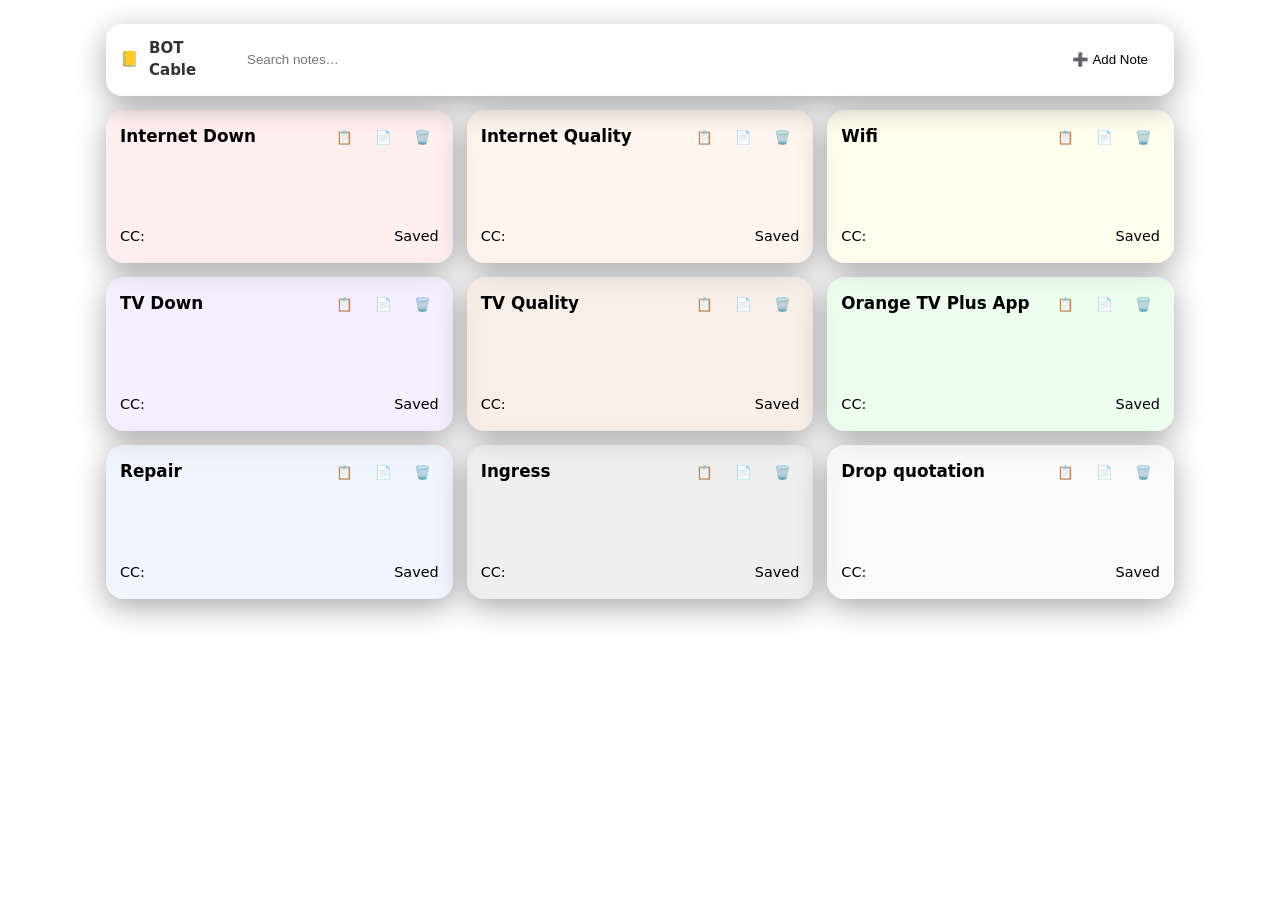
==== index.html @ ab144224 "Add files via upload" ====
<!DOCTYPE html>
<html lang="en">
<head>
<meta charset="utf-8" />
<meta name="viewport" content="width=device-width, initial-scale=1" />
<title>Orange BOT Cable - Asad's Team</title>
<style>
  :root{
    --shadow: 0 8px 30px rgba(0,0,0,.35);
    --radius: 16px;
    --blur: saturate(160%) blur(10px);
  }
  body.light{
    --bg:#f6f8fa; --panel: rgba(255,255,255,.7); --panel-border: rgba(27,31,36,.08);
    --text:#24292f; --muted:#57606a; --card: rgba(255,255,255,.9); --shadow: 0 8px 24px rgba(140,149,159,.2);
  }
  *{box-sizing:border-box}
  body{
    margin:0;background: radial-gradient(1200px 1200px at 10% -10%, rgba(56,189,248,.08), transparent),
                         radial-gradient(1000px 1000px at 110% 10%, rgba(168,85,247,.08), transparent),
                         var(--bg);
    color:var(--text); font: 15px/1.45 system-ui, -apple-system, Segoe UI, Roboto, Ubuntu, Cantarell, Noto Sans, Arial;
    min-height:100svh;
  }
  .wrap{max-width:1100px;margin:24px auto;padding:0 16px}
  header{
    backdrop-filter: var(--blur); -webkit-backdrop-filter: var(--blur);
    background: var(--panel); border:1px solid var(--panel-border);
    border-radius: var(--radius); box-shadow: var(--shadow);
    padding:14px; display:flex; gap:12px; align-items:center; justify-content:space-between;
    position: sticky; top:16px; z-index: 10;
  }
  .brand{display:flex; gap:10px; align-items:center; font-weight:700}
  .brand span{opacity:.8}
  .controls{display:flex; gap:10px; align-items:center; width: 100%}
  .controls input[type="search"]{
    flex:1; padding:10px 12px; border-radius:10px; border:1px solid var(--panel-border);
    background: var(--card); color:var(--text); outline:none;
  }
  .controls button{
    padding:10px 12px; border-radius:10px; border:1px solid var(--panel-border);
    background: var(--card); color:var(--text); cursor:pointer;
  }
  /* Add form */
  #noteForm{
    display:none; margin:14px 0 0;
    backdrop-filter: var(--blur); -webkit-backdrop-filter: var(--blur);
    background: var(--panel); border:1px solid var(--panel-border);
    border-radius: var(--radius); box-shadow: var(--shadow);
    padding:12px; display:none; gap:10px; flex-wrap:wrap;
  }
  #noteForm .row{display:flex; gap:10px; width:100%; flex-wrap:wrap}
  #noteForm input, #noteForm textarea, #noteForm button{
    padding:10px 12px; border-radius:10px; border:1px solid var(--panel-border);
    background: var(--card); color:var(--text); outline:none;
  }
  #noteTitle{flex:2} #noteCC{flex:1} #noteContent{flex:1 1 100%; min-height:70px; resize:vertical}
  #noteForm button[type="submit"]{background:linear-gradient(180deg,#238636,#1a7f37); border-color:#2ea043; color:#fff}
  /* Grid */
  #notesGrid{display:grid; grid-template-columns: repeat(auto-fill, minmax(260px, 1fr)); gap:14px; margin-top:14px}
  .card{
    background: var(--card); border:1px solid var(--panel-border);
    border-radius: 18px; box-shadow: var(--shadow); padding:14px;
    display:flex; flex-direction:column; gap:10px; min-height:150px; position:relative; overflow:hidden;
  }
  .card::before{content:""; position:absolute; inset:0; background: var(--pastel,#fff3); z-index:0}
  .card > * {position:relative; z-index:1}
  .card .head{display:flex; justify-content:space-between; gap:8px; align-items:flex-start}
  .title{font-weight:700; font-size:1.05rem}
  .actions{display:flex; gap:6px}
  .iconbtn{
    background: transparent; border:1px solid var(--panel-border); color:var(--muted);
    padding:6px 8px; border-radius:10px; cursor:pointer;
  }
  .iconbtn:hover{color:var(--text)}
  .content{min-height:54px; outline:none; border-radius:10px; padding:6px}
  .meta{display:flex; justify-content:space-between; align-items:center; color:var(--muted); font-size:.9rem}
  .cc{display:flex; gap:6px; align-items:center}
  .cc span[contenteditable]{outline: none; padding:2px 6px; border-radius:8px}
  .cc span[contenteditable]:focus{background: rgba(255,255,255,.15)}
  /* Pastel token backgrounds per title */
  .p-internet-down{--pastel:#ffe5e599}
  .p-internet-quality{--pastel:#fff2e599}
  .p-wifi{--pastel:#fffde599}
  .p-tv-down{--pastel:#f0e5ff99}
  .p-tv-quality{--pastel:#f5e5d699}
  .p-orange-tv-plus-app{--pastel:#e5ffe599}
  .p-repair{--pastel:#e5f0ff99}
  .p-ingress{--pastel:#e5e5e599}
  .p-drop-quotation-marks{--pastel:#f9f9f999}
  /* small helpers */
  .muted{color:var(--muted)}
</style>
</head>
<body class="dark">
  <div class="wrap">
    <header>
      <div class="brand">📒 <span>BOT Cable</span></div>
      <div class="controls">
        <input id="search" type="search" placeholder="Search notes…" />
        <button id="showForm" title="Add note">➕ Add Note</button>
      </div>
    </header>

    <form id="noteForm" autocomplete="off">
      <div class="row">
        <input id="noteCC" placeholder="CC (Customer Code)" />
        <input id="noteTitle" list="presetTitles" placeholder="Title (choose or type…)" required />
      </div>
      <div class="row">
        <textarea id="noteContent" placeholder="Content (optional)…"></textarea>
      </div>
      <div class="row" style="justify-content:flex-end">
        <button type="submit">Save Note</button>
      </div>
    </form>
    <datalist id="presetTitles"></datalist>

    <main id="notesGrid" aria-live="polite"></main>
  </div>

<script>
/* ========= Constants & DOM Elements ========= */
const els = {
  grid: document.getElementById("notesGrid"),
  search: document.getElementById("search"),
  showForm: document.getElementById("showForm"),
  form: document.getElementById("noteForm"),
  title: document.getElementById("noteTitle"),
  cc: document.getElementById("noteCC"),
  content: document.getElementById("noteContent"),
  datalist: document.getElementById("presetTitles"),
};

let notes = JSON.parse(localStorage.getItem("notes_v1")) || [];

/* ========= Presets ========= */
const PRESETS = [
  { title: "Internet Down", color: "#ffe5e5", cls: "p-internet-down" },
  { title: "Internet Quality", color: "#fff2e5", cls: "p-internet-quality" },
  { title: "Wifi", color: "#fffde5", cls: "p-wifi" },
  { title: "TV Down", color: "#f0e5ff", cls: "p-tv-down" },
  { title: "TV Quality", color: "#f5e5d6", cls: "p-tv-quality" },
  { title: "Orange TV Plus App", color: "#e5ffe5", cls: "p-orange-tv-plus-app" },
  { title: "Repair", color: "#e5f0ff", cls: "p-repair" },
  { title: "Ingress", color: "#e5e5e5", cls: "p-ingress" },
  { title: "Drop quotation", color: "#f9f9f9", cls: "p-drop-quotation-marks" }
];

// Case-insensitive lookup maps
const COLOR_MAP = Object.fromEntries(PRESETS.map(p => [p.title.toLowerCase(), p.color]));
const CLASS_MAP = Object.fromEntries(PRESETS.map(p => [p.title.toLowerCase(), p.cls]));

/* ========= Utility Functions ========= */
const saveNotes = () => localStorage.setItem("notes_v1", JSON.stringify(notes));

const colorFor = (title = "") => COLOR_MAP[title.toLowerCase()] || "#f9f9f9";
const pastelClassFor = (title = "") => CLASS_MAP[title.toLowerCase()] || "";

/* ========= Seed Defaults on First Run ========= */
if (notes.length === 0) {
  notes = PRESETS.map((p, i) => ({
    id: Date.now() + i,
    title: p.title,
    cc: "",
    content: "",
    color: p.color,
    cls: p.cls,
  }));
  saveNotes();
}

/* ========= Clipboard ========= */
function copyToClipboard(text) {
  navigator.clipboard.writeText(text).then(() => {
    const msg = document.createElement("div");
    msg.textContent = "Copied!";
    Object.assign(msg.style, {
      position: "fixed",
      bottom: "20px",
      right: "20px",
      background: "#238636",
      color: "#fff",
      padding: "8px 14px",
      borderRadius: "10px",
      boxShadow: "0 4px 12px rgba(0,0,0,.3)",
      zIndex: 9999,
      fontSize: "14px",
      transition: "opacity .3s ease",
    });
    document.body.appendChild(msg);
    setTimeout(() => (msg.style.opacity = "0"), 800);
    setTimeout(() => msg.remove(), 1200);
  });
}

/* ========= Render ========= */
function renderNotes(filter = "") {
  els.grid.innerHTML = "";
  const q = filter.trim().toLowerCase();

  notes
    .filter(n => !q || n.title.toLowerCase().includes(q) || (n.content || "").toLowerCase().includes(q))
    .forEach(note => {
      const card = document.createElement("article");
      card.className = `card ${note.cls || pastelClassFor(note.title)}`;
      card.style.setProperty("--pastel", (note.color || colorFor(note.title)) + "99");

      /* Header */
      const head = document.createElement("div");
      head.className = "head";

      const title = Object.assign(document.createElement("div"), {
        className: "title",
        textContent: note.title,
        contentEditable: true,
        spellcheck: false,
        oninput: () => {
          note.title = title.textContent.trim();
          note.color = colorFor(note.title);
          note.cls = pastelClassFor(note.title);
          saveNotes();
          renderNotes(q);
        },
      });

      /* Actions */
      const actions = document.createElement("div");
      actions.className = "actions";

      // 📋 Copy button
      const copyBtn = makeButton("📋", "Copy note", () => {
        const temp = document.createElement("div");
        temp.innerHTML = note.content || "";
        const paragraphs = [...temp.querySelectorAll("p")];
        const contentText = paragraphs.length
          ? paragraphs.map(p => p.textContent.trim()).join("\n")
          : temp.textContent.trim();

        const textToCopy = `Title: ${note.title}\nCC: ${note.cc || "-"}\n\n${contentText}`;
        copyToClipboard(textToCopy);
      });

      // 📄 Duplicate
      const dup = makeButton("📄", "Duplicate", () => duplicateNote(note.id));

      // 🗑️ Delete
      const del = makeButton("🗑️", "Delete", () => {
        if (confirm("Delete this note?")) {
          notes = notes.filter(n => n.id !== note.id);
          saveNotes();
          renderNotes(q);
        }
      });

      actions.append(copyBtn, dup, del);
      head.append(title, actions);

      /* Content */
      const content = Object.assign(document.createElement("div"), {
        className: "content",
        contentEditable: true,
        spellcheck: false,
        innerHTML: note.content || "",
        oninput: () => {
          note.content = content.innerHTML;
          saveNotes();
        },
      });

      /* Meta */
      const meta = document.createElement("div");
      meta.className = "meta";

      const cc = document.createElement("div");
      cc.className = "cc";

      const ccLabel = Object.assign(document.createElement("span"), {
        className: "muted",
        textContent: "CC:",
      });

      const ccVal = Object.assign(document.createElement("span"), {
        contentEditable: true,
        textContent: note.cc || "",
        oninput: () => {
          note.cc = ccVal.textContent.trim();
          saveNotes();
        },
      });

      cc.append(ccLabel, ccVal);
      meta.append(cc, Object.assign(document.createElement("span"), { className: "muted", textContent: "Saved" }));

      card.append(head, content, meta);
      els.grid.appendChild(card);
    });
}

/* ========= Helpers ========= */
function makeButton(icon, title, handler) {
  const btn = document.createElement("button");
  btn.className = "iconbtn";
  btn.title = title;
  btn.textContent = icon;
  btn.onclick = handler;
  return btn;
}

function duplicateNote(id) {
  const orig = notes.find(n => n.id === id);
  if (!orig) return;
  const copy = { ...orig, id: Date.now(), title: `${orig.title} (Copy)` };
  notes.unshift(copy);
  saveNotes();
  renderNotes(els.search.value);
}

/* ========= Form Handling ========= */
els.showForm.addEventListener("click", () => {
  const visible = els.form.style.display === "flex";
  els.form.style.display = visible ? "none" : "flex";
  if (!visible) els.title.focus();
});

els.form.addEventListener("submit", e => {
  e.preventDefault();
  const title = els.title.value.trim();
  if (!title) return;

  const contentHTML = (els.content.value || "")
    .split(/\r?\n/)
    .filter(line => line.trim() !== "")
    .map(line => `<p>${line}</p>`)
    .join("");

  notes.unshift({
    id: Date.now(),
    title,
    cc: els.cc.value.trim(),
    content: contentHTML,
    color: colorFor(title),
    cls: pastelClassFor(title),
  });

  saveNotes();
  renderNotes(els.search.value);
  els.form.reset();
  els.form.style.display = "none";
});

/* ========= Search ========= */
els.search.addEventListener("input", e => renderNotes(e.target.value));

/* ========= Setup Datalist ========= */
PRESETS.forEach(p => {
  const opt = document.createElement("option");
  opt.value = p.title;
  els.datalist.appendChild(opt);
});

/* ========= Boot ========= */
renderNotes();
</script>




</body>
</html>
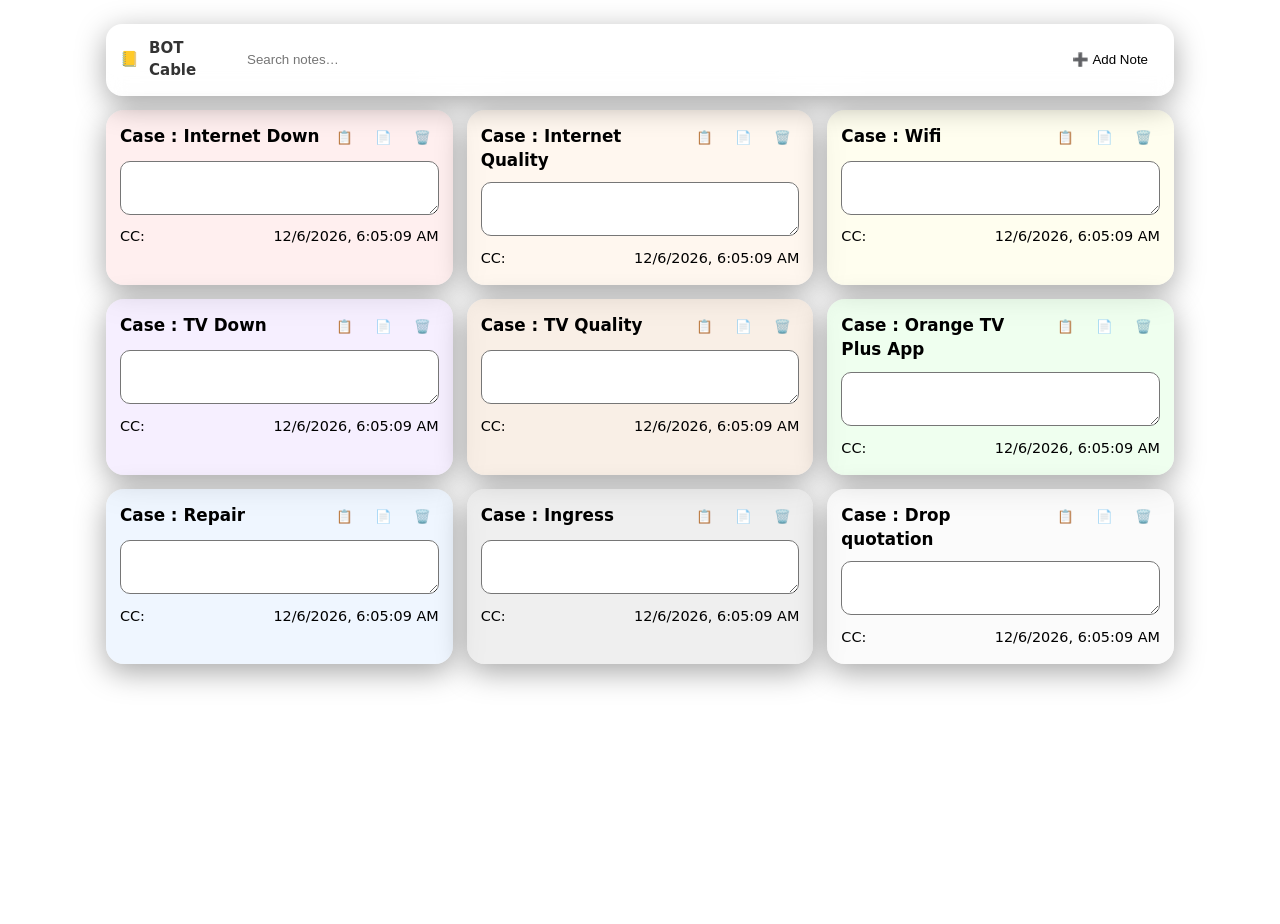
==== commit aafcf633: "Add files via upload" ====
--- a/index.html
+++ b/index.html
@@ -105,7 +105,7 @@
     <form id="noteForm" autocomplete="off">
       <div class="row">
         <input id="noteCC" placeholder="CC (Customer Code)" />
-        <input id="noteTitle" list="presetTitles" placeholder="Title (choose or type…)" required />
+        <input id="noteTitle" list="presetTitles" placeholder="Case (choose or type…)" required />
       </div>
       <div class="row">
         <textarea id="noteContent" placeholder="Content (optional)…"></textarea>
@@ -147,46 +147,53 @@
   { title: "Drop quotation", color: "#f9f9f9", cls: "p-drop-quotation-marks" }
 ];
 
-// Case-insensitive lookup maps
 const COLOR_MAP = Object.fromEntries(PRESETS.map(p => [p.title.toLowerCase(), p.color]));
 const CLASS_MAP = Object.fromEntries(PRESETS.map(p => [p.title.toLowerCase(), p.cls]));
 
-/* ========= Utility Functions ========= */
+/* ========= Utilities ========= */
 const saveNotes = () => localStorage.setItem("notes_v1", JSON.stringify(notes));
 
 const colorFor = (title = "") => COLOR_MAP[title.toLowerCase()] || "#f9f9f9";
 const pastelClassFor = (title = "") => CLASS_MAP[title.toLowerCase()] || "";
 
-/* ========= Seed Defaults on First Run ========= */
+/* ========= Auto-capitalize ========= */
+function autoCapitalize(text) {
+  return text.replace(/(^\s*\w|[.!?]\s*\w)/g, m => m.toUpperCase());
+}
+
+/* ========= Ensure date ========= */
+function ensureCreatedDate(note) {
+  if (!note.created) {
+    note.created = new Date().toLocaleString();
+  }
+}
+
+/* ========= First-time Seed ========= */
 if (notes.length === 0) {
   notes = PRESETS.map((p, i) => ({
     id: Date.now() + i,
     title: p.title,
     cc: "",
     content: "",
+    rawContent: "",
     color: p.color,
     cls: p.cls,
+    created: new Date().toLocaleString()
   }));
   saveNotes();
 }
 
-/* ========= Clipboard ========= */
+/* ========= Copy Popup ========= */
 function copyToClipboard(text) {
   navigator.clipboard.writeText(text).then(() => {
     const msg = document.createElement("div");
     msg.textContent = "Copied!";
     Object.assign(msg.style, {
-      position: "fixed",
-      bottom: "20px",
-      right: "20px",
-      background: "#238636",
-      color: "#fff",
-      padding: "8px 14px",
-      borderRadius: "10px",
+      position: "fixed", bottom: "20px", right: "20px",
+      background: "#238636", color: "#fff",
+      padding: "8px 14px", borderRadius: "10px",
       boxShadow: "0 4px 12px rgba(0,0,0,.3)",
-      zIndex: 9999,
-      fontSize: "14px",
-      transition: "opacity .3s ease",
+      zIndex: 9999, fontSize: "14px", transition: "opacity .3s ease"
     });
     document.body.appendChild(msg);
     setTimeout(() => (msg.style.opacity = "0"), 800);
@@ -194,57 +201,44 @@
   });
 }
 
-/* ========= Render ========= */
+/* ========= Rendering ========= */
 function renderNotes(filter = "") {
   els.grid.innerHTML = "";
   const q = filter.trim().toLowerCase();
 
   notes
-    .filter(n => !q || n.title.toLowerCase().includes(q) || (n.content || "").toLowerCase().includes(q))
+    .filter(n => !q || n.title.toLowerCase().includes(q) || (n.rawContent || "").toLowerCase().includes(q))
     .forEach(note => {
+
+      ensureCreatedDate(note);
+
       const card = document.createElement("article");
       card.className = `card ${note.cls || pastelClassFor(note.title)}`;
       card.style.setProperty("--pastel", (note.color || colorFor(note.title)) + "99");
 
-      /* Header */
+      /* ----- Header ----- */
       const head = document.createElement("div");
       head.className = "head";
 
       const title = Object.assign(document.createElement("div"), {
         className: "title",
-        textContent: note.title,
-        contentEditable: true,
-        spellcheck: false,
-        oninput: () => {
-          note.title = title.textContent.trim();
-          note.color = colorFor(note.title);
-          note.cls = pastelClassFor(note.title);
-          saveNotes();
-          renderNotes(q);
-        },
-      });
-
-      /* Actions */
+        textContent: `Case : ${note.title}`,
+        spellcheck: false
+      });
+
+      /* ----- Actions ----- */
       const actions = document.createElement("div");
       actions.className = "actions";
 
-      // 📋 Copy button
       const copyBtn = makeButton("📋", "Copy note", () => {
-        const temp = document.createElement("div");
-        temp.innerHTML = note.content || "";
-        const paragraphs = [...temp.querySelectorAll("p")];
-        const contentText = paragraphs.length
-          ? paragraphs.map(p => p.textContent.trim()).join("\n")
-          : temp.textContent.trim();
-
-        const textToCopy = `Title: ${note.title}\nCC: ${note.cc || "-"}\n\n${contentText}`;
+        const textToCopy =
+          `Case : ${note.title}\nCC: ${note.cc || "-"}\n\n` +
+          (note.rawContent || "");
         copyToClipboard(textToCopy);
       });
 
-      // 📄 Duplicate
       const dup = makeButton("📄", "Duplicate", () => duplicateNote(note.id));
 
-      // 🗑️ Delete
       const del = makeButton("🗑️", "Delete", () => {
         if (confirm("Delete this note?")) {
           notes = notes.filter(n => n.id !== note.id);
@@ -256,19 +250,24 @@
       actions.append(copyBtn, dup, del);
       head.append(title, actions);
 
-      /* Content */
-      const content = Object.assign(document.createElement("div"), {
+      /* ----- Content (editable) ----- */
+      const content = Object.assign(document.createElement("textarea"), {
         className: "content",
-        contentEditable: true,
         spellcheck: false,
-        innerHTML: note.content || "",
+        value: note.rawContent,
         oninput: () => {
-          note.content = content.innerHTML;
+          note.rawContent = autoCapitalize(content.value);
+
+          note.content = note.rawContent
+            .split("\n")
+            .map(line => line === "" ? "<br>" : `<p>${line}</p>`)
+            .join("");
+
           saveNotes();
-        },
-      });
-
-      /* Meta */
+        }
+      });
+
+      /* ----- Meta (CC + Date) ----- */
       const meta = document.createElement("div");
       meta.className = "meta";
 
@@ -277,27 +276,32 @@
 
       const ccLabel = Object.assign(document.createElement("span"), {
         className: "muted",
-        textContent: "CC:",
+        textContent: "CC:"
       });
 
       const ccVal = Object.assign(document.createElement("span"), {
         contentEditable: true,
-        textContent: note.cc || "",
+        textContent: note.cc,
         oninput: () => {
           note.cc = ccVal.textContent.trim();
           saveNotes();
-        },
+        }
+      });
+
+      const dateSpan = Object.assign(document.createElement("span"), {
+        className: "muted",
+        textContent: note.created
       });
 
       cc.append(ccLabel, ccVal);
-      meta.append(cc, Object.assign(document.createElement("span"), { className: "muted", textContent: "Saved" }));
+      meta.append(cc, dateSpan);
 
       card.append(head, content, meta);
       els.grid.appendChild(card);
     });
 }
 
-/* ========= Helpers ========= */
+/* ========= Buttons ========= */
 function makeButton(icon, title, handler) {
   const btn = document.createElement("button");
   btn.className = "iconbtn";
@@ -310,7 +314,13 @@
 function duplicateNote(id) {
   const orig = notes.find(n => n.id === id);
   if (!orig) return;
-  const copy = { ...orig, id: Date.now(), title: `${orig.title} (Copy)` };
+
+  const copy = {
+    ...orig,
+    id: Date.now(),
+    created: new Date().toLocaleString()
+  };
+
   notes.unshift(copy);
   saveNotes();
   renderNotes(els.search.value);
@@ -328,9 +338,10 @@
   const title = els.title.value.trim();
   if (!title) return;
 
-  const contentHTML = (els.content.value || "")
-    .split(/\r?\n/)
-    .filter(line => line.trim() !== "")
+  const raw = autoCapitalize(els.content.value);
+
+  const htmlContent = raw
+    .split("\n")
     .map(line => `<p>${line}</p>`)
     .join("");
 
@@ -338,9 +349,11 @@
     id: Date.now(),
     title,
     cc: els.cc.value.trim(),
-    content: contentHTML,
+    rawContent: raw,
+    content: htmlContent,
     color: colorFor(title),
     cls: pastelClassFor(title),
+    created: new Date().toLocaleString()
   });
 
   saveNotes();
@@ -352,7 +365,7 @@
 /* ========= Search ========= */
 els.search.addEventListener("input", e => renderNotes(e.target.value));
 
-/* ========= Setup Datalist ========= */
+/* ========= Datalist Setup ========= */
 PRESETS.forEach(p => {
   const opt = document.createElement("option");
   opt.value = p.title;
@@ -366,5 +379,9 @@
 
 
 
+
+
+
+
 </body>
 </html>
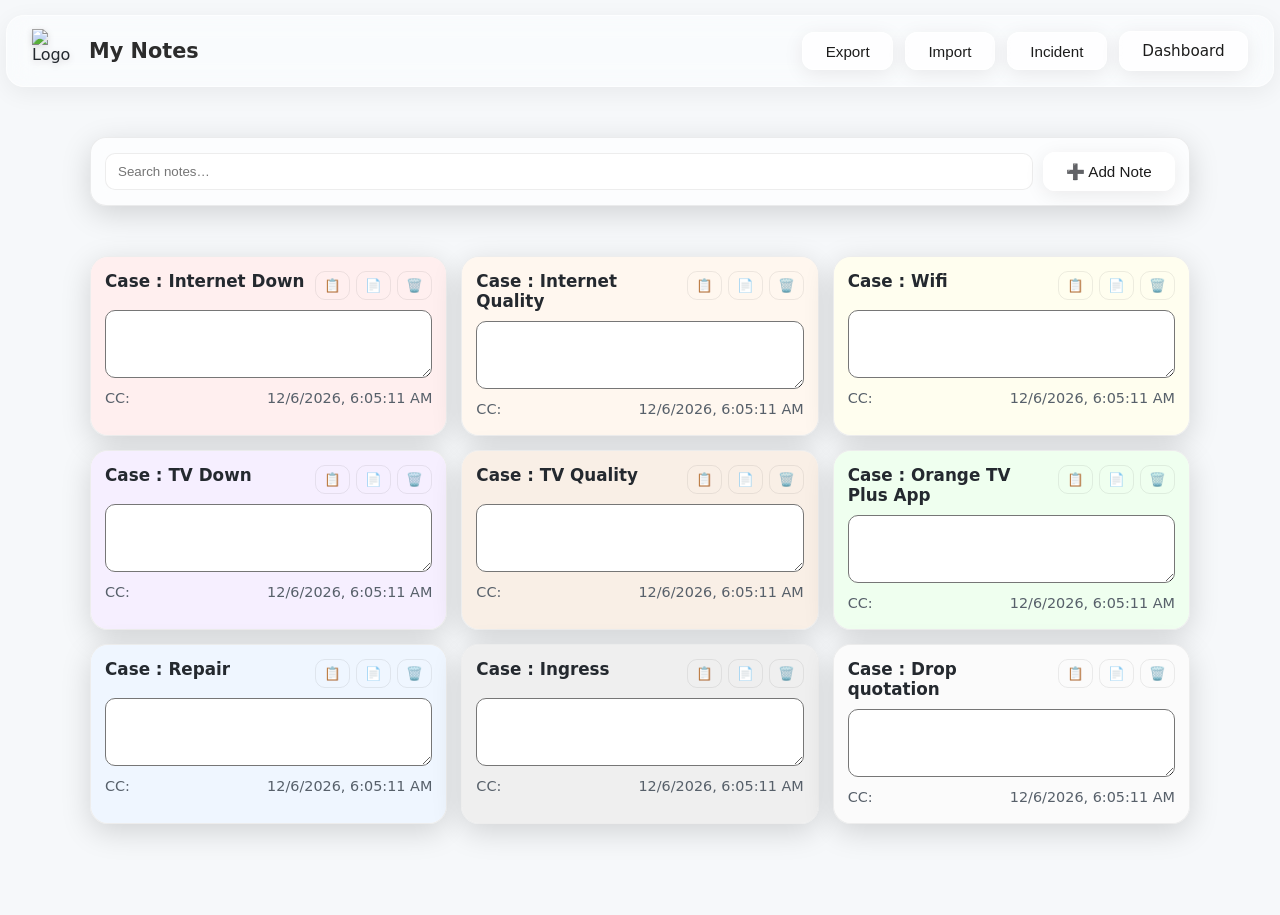
==== commit e26df4a1: "Add files via upload" ====
--- a/index.html
+++ b/index.html
@@ -1,114 +1,48 @@
 <!DOCTYPE html>
 <html lang="en">
+
 <head>
-<meta charset="utf-8" />
-<meta name="viewport" content="width=device-width, initial-scale=1" />
-<title>Orange BOT Cable - Asad's Team</title>
-<style>
-  :root{
-    --shadow: 0 8px 30px rgba(0,0,0,.35);
-    --radius: 16px;
-    --blur: saturate(160%) blur(10px);
-  }
-  body.light{
-    --bg:#f6f8fa; --panel: rgba(255,255,255,.7); --panel-border: rgba(27,31,36,.08);
-    --text:#24292f; --muted:#57606a; --card: rgba(255,255,255,.9); --shadow: 0 8px 24px rgba(140,149,159,.2);
-  }
-  *{box-sizing:border-box}
-  body{
-    margin:0;background: radial-gradient(1200px 1200px at 10% -10%, rgba(56,189,248,.08), transparent),
-                         radial-gradient(1000px 1000px at 110% 10%, rgba(168,85,247,.08), transparent),
-                         var(--bg);
-    color:var(--text); font: 15px/1.45 system-ui, -apple-system, Segoe UI, Roboto, Ubuntu, Cantarell, Noto Sans, Arial;
-    min-height:100svh;
-  }
-  .wrap{max-width:1100px;margin:24px auto;padding:0 16px}
-  header{
-    backdrop-filter: var(--blur); -webkit-backdrop-filter: var(--blur);
-    background: var(--panel); border:1px solid var(--panel-border);
-    border-radius: var(--radius); box-shadow: var(--shadow);
-    padding:14px; display:flex; gap:12px; align-items:center; justify-content:space-between;
-    position: sticky; top:16px; z-index: 10;
-  }
-  .brand{display:flex; gap:10px; align-items:center; font-weight:700}
-  .brand span{opacity:.8}
-  .controls{display:flex; gap:10px; align-items:center; width: 100%}
-  .controls input[type="search"]{
-    flex:1; padding:10px 12px; border-radius:10px; border:1px solid var(--panel-border);
-    background: var(--card); color:var(--text); outline:none;
-  }
-  .controls button{
-    padding:10px 12px; border-radius:10px; border:1px solid var(--panel-border);
-    background: var(--card); color:var(--text); cursor:pointer;
-  }
-  /* Add form */
-  #noteForm{
-    display:none; margin:14px 0 0;
-    backdrop-filter: var(--blur); -webkit-backdrop-filter: var(--blur);
-    background: var(--panel); border:1px solid var(--panel-border);
-    border-radius: var(--radius); box-shadow: var(--shadow);
-    padding:12px; display:none; gap:10px; flex-wrap:wrap;
-  }
-  #noteForm .row{display:flex; gap:10px; width:100%; flex-wrap:wrap}
-  #noteForm input, #noteForm textarea, #noteForm button{
-    padding:10px 12px; border-radius:10px; border:1px solid var(--panel-border);
-    background: var(--card); color:var(--text); outline:none;
-  }
-  #noteTitle{flex:2} #noteCC{flex:1} #noteContent{flex:1 1 100%; min-height:70px; resize:vertical}
-  #noteForm button[type="submit"]{background:linear-gradient(180deg,#238636,#1a7f37); border-color:#2ea043; color:#fff}
-  /* Grid */
-  #notesGrid{display:grid; grid-template-columns: repeat(auto-fill, minmax(260px, 1fr)); gap:14px; margin-top:14px}
-  .card{
-    background: var(--card); border:1px solid var(--panel-border);
-    border-radius: 18px; box-shadow: var(--shadow); padding:14px;
-    display:flex; flex-direction:column; gap:10px; min-height:150px; position:relative; overflow:hidden;
-  }
-  .card::before{content:""; position:absolute; inset:0; background: var(--pastel,#fff3); z-index:0}
-  .card > * {position:relative; z-index:1}
-  .card .head{display:flex; justify-content:space-between; gap:8px; align-items:flex-start}
-  .title{font-weight:700; font-size:1.05rem}
-  .actions{display:flex; gap:6px}
-  .iconbtn{
-    background: transparent; border:1px solid var(--panel-border); color:var(--muted);
-    padding:6px 8px; border-radius:10px; cursor:pointer;
-  }
-  .iconbtn:hover{color:var(--text)}
-  .content{min-height:54px; outline:none; border-radius:10px; padding:6px}
-  .meta{display:flex; justify-content:space-between; align-items:center; color:var(--muted); font-size:.9rem}
-  .cc{display:flex; gap:6px; align-items:center}
-  .cc span[contenteditable]{outline: none; padding:2px 6px; border-radius:8px}
-  .cc span[contenteditable]:focus{background: rgba(255,255,255,.15)}
-  /* Pastel token backgrounds per title */
-  .p-internet-down{--pastel:#ffe5e599}
-  .p-internet-quality{--pastel:#fff2e599}
-  .p-wifi{--pastel:#fffde599}
-  .p-tv-down{--pastel:#f0e5ff99}
-  .p-tv-quality{--pastel:#f5e5d699}
-  .p-orange-tv-plus-app{--pastel:#e5ffe599}
-  .p-repair{--pastel:#e5f0ff99}
-  .p-ingress{--pastel:#e5e5e599}
-  .p-drop-quotation-marks{--pastel:#f9f9f999}
-  /* small helpers */
-  .muted{color:var(--muted)}
-</style>
+  <meta charset="utf-8" />
+  <meta name="viewport" content="width=device-width, initial-scale=1" />
+  <link rel="icon" type="image/png" href="./images/favicon.png">
+  <title>Orange BOT Cable - Asad's Team</title>
+  <link rel="stylesheet" href="style.css">
 </head>
-<body class="dark">
+
+<body>
+  <nav class="navbar glass-nav">
+  <div class="nav-left">
+    <img src="./images/logo.png" alt="Logo" class="nav-logo" />
+    <span class="nav-title">My Notes</span>
+  </div>
+
+  <div class="nav-right">
+    <button id="exportBtn" class="glass-button">Export</button>
+    <button id="importBtn" class="glass-button">Import</button>
+    <a href="incident.html"><button class="glass-button">Incident</button></a>
+    <input type="file" id="importFile" accept="application/json" hidden />
+
+    <a href="dashboard.html" class="glass-link">
+      Dashboard
+    </a>
+  </div>
+</nav>
+
+
   <div class="wrap">
     <header>
-      <div class="brand">📒 <span>BOT Cable</span></div>
       <div class="controls">
         <input id="search" type="search" placeholder="Search notes…" />
-        <button id="showForm" title="Add note">➕ Add Note</button>
+        <button id="showForm" title="Add note" class="glass-button">➕ Add Note</button>
       </div>
     </header>
-
     <form id="noteForm" autocomplete="off">
       <div class="row">
         <input id="noteCC" placeholder="CC (Customer Code)" />
         <input id="noteTitle" list="presetTitles" placeholder="Case (choose or type…)" required />
       </div>
       <div class="row">
-        <textarea id="noteContent" placeholder="Content (optional)…"></textarea>
+        <textarea id="noteContent" placeholder="Content"></textarea>
       </div>
       <div class="row" style="justify-content:flex-end">
         <button type="submit">Save Note</button>
@@ -119,269 +53,11 @@
     <main id="notesGrid" aria-live="polite"></main>
   </div>
 
-<script>
-/* ========= Constants & DOM Elements ========= */
-const els = {
-  grid: document.getElementById("notesGrid"),
-  search: document.getElementById("search"),
-  showForm: document.getElementById("showForm"),
-  form: document.getElementById("noteForm"),
-  title: document.getElementById("noteTitle"),
-  cc: document.getElementById("noteCC"),
-  content: document.getElementById("noteContent"),
-  datalist: document.getElementById("presetTitles"),
-};
-
-let notes = JSON.parse(localStorage.getItem("notes_v1")) || [];
-
-/* ========= Presets ========= */
-const PRESETS = [
-  { title: "Internet Down", color: "#ffe5e5", cls: "p-internet-down" },
-  { title: "Internet Quality", color: "#fff2e5", cls: "p-internet-quality" },
-  { title: "Wifi", color: "#fffde5", cls: "p-wifi" },
-  { title: "TV Down", color: "#f0e5ff", cls: "p-tv-down" },
-  { title: "TV Quality", color: "#f5e5d6", cls: "p-tv-quality" },
-  { title: "Orange TV Plus App", color: "#e5ffe5", cls: "p-orange-tv-plus-app" },
-  { title: "Repair", color: "#e5f0ff", cls: "p-repair" },
-  { title: "Ingress", color: "#e5e5e5", cls: "p-ingress" },
-  { title: "Drop quotation", color: "#f9f9f9", cls: "p-drop-quotation-marks" }
-];
-
-const COLOR_MAP = Object.fromEntries(PRESETS.map(p => [p.title.toLowerCase(), p.color]));
-const CLASS_MAP = Object.fromEntries(PRESETS.map(p => [p.title.toLowerCase(), p.cls]));
-
-/* ========= Utilities ========= */
-const saveNotes = () => localStorage.setItem("notes_v1", JSON.stringify(notes));
-
-const colorFor = (title = "") => COLOR_MAP[title.toLowerCase()] || "#f9f9f9";
-const pastelClassFor = (title = "") => CLASS_MAP[title.toLowerCase()] || "";
-
-/* ========= Auto-capitalize ========= */
-function autoCapitalize(text) {
-  return text.replace(/(^\s*\w|[.!?]\s*\w)/g, m => m.toUpperCase());
-}
-
-/* ========= Ensure date ========= */
-function ensureCreatedDate(note) {
-  if (!note.created) {
-    note.created = new Date().toLocaleString();
-  }
-}
-
-/* ========= First-time Seed ========= */
-if (notes.length === 0) {
-  notes = PRESETS.map((p, i) => ({
-    id: Date.now() + i,
-    title: p.title,
-    cc: "",
-    content: "",
-    rawContent: "",
-    color: p.color,
-    cls: p.cls,
-    created: new Date().toLocaleString()
-  }));
-  saveNotes();
-}
-
-/* ========= Copy Popup ========= */
-function copyToClipboard(text) {
-  navigator.clipboard.writeText(text).then(() => {
-    const msg = document.createElement("div");
-    msg.textContent = "Copied!";
-    Object.assign(msg.style, {
-      position: "fixed", bottom: "20px", right: "20px",
-      background: "#238636", color: "#fff",
-      padding: "8px 14px", borderRadius: "10px",
-      boxShadow: "0 4px 12px rgba(0,0,0,.3)",
-      zIndex: 9999, fontSize: "14px", transition: "opacity .3s ease"
-    });
-    document.body.appendChild(msg);
-    setTimeout(() => (msg.style.opacity = "0"), 800);
-    setTimeout(() => msg.remove(), 1200);
-  });
-}
-
-/* ========= Rendering ========= */
-function renderNotes(filter = "") {
-  els.grid.innerHTML = "";
-  const q = filter.trim().toLowerCase();
-
-  notes
-    .filter(n => !q || n.title.toLowerCase().includes(q) || (n.rawContent || "").toLowerCase().includes(q))
-    .forEach(note => {
-
-      ensureCreatedDate(note);
-
-      const card = document.createElement("article");
-      card.className = `card ${note.cls || pastelClassFor(note.title)}`;
-      card.style.setProperty("--pastel", (note.color || colorFor(note.title)) + "99");
-
-      /* ----- Header ----- */
-      const head = document.createElement("div");
-      head.className = "head";
-
-      const title = Object.assign(document.createElement("div"), {
-        className: "title",
-        textContent: `Case : ${note.title}`,
-        spellcheck: false
-      });
-
-      /* ----- Actions ----- */
-      const actions = document.createElement("div");
-      actions.className = "actions";
-
-      const copyBtn = makeButton("📋", "Copy note", () => {
-        const textToCopy =
-          `Case : ${note.title}\nCC: ${note.cc || "-"}\n\n` +
-          (note.rawContent || "");
-        copyToClipboard(textToCopy);
-      });
-
-      const dup = makeButton("📄", "Duplicate", () => duplicateNote(note.id));
-
-      const del = makeButton("🗑️", "Delete", () => {
-        if (confirm("Delete this note?")) {
-          notes = notes.filter(n => n.id !== note.id);
-          saveNotes();
-          renderNotes(q);
-        }
-      });
-
-      actions.append(copyBtn, dup, del);
-      head.append(title, actions);
-
-      /* ----- Content (editable) ----- */
-      const content = Object.assign(document.createElement("textarea"), {
-        className: "content",
-        spellcheck: false,
-        value: note.rawContent,
-        oninput: () => {
-          note.rawContent = autoCapitalize(content.value);
-
-          note.content = note.rawContent
-            .split("\n")
-            .map(line => line === "" ? "<br>" : `<p>${line}</p>`)
-            .join("");
-
-          saveNotes();
-        }
-      });
-
-      /* ----- Meta (CC + Date) ----- */
-      const meta = document.createElement("div");
-      meta.className = "meta";
-
-      const cc = document.createElement("div");
-      cc.className = "cc";
-
-      const ccLabel = Object.assign(document.createElement("span"), {
-        className: "muted",
-        textContent: "CC:"
-      });
-
-      const ccVal = Object.assign(document.createElement("span"), {
-        contentEditable: true,
-        textContent: note.cc,
-        oninput: () => {
-          note.cc = ccVal.textContent.trim();
-          saveNotes();
-        }
-      });
-
-      const dateSpan = Object.assign(document.createElement("span"), {
-        className: "muted",
-        textContent: note.created
-      });
-
-      cc.append(ccLabel, ccVal);
-      meta.append(cc, dateSpan);
-
-      card.append(head, content, meta);
-      els.grid.appendChild(card);
-    });
-}
-
-/* ========= Buttons ========= */
-function makeButton(icon, title, handler) {
-  const btn = document.createElement("button");
-  btn.className = "iconbtn";
-  btn.title = title;
-  btn.textContent = icon;
-  btn.onclick = handler;
-  return btn;
-}
-
-function duplicateNote(id) {
-  const orig = notes.find(n => n.id === id);
-  if (!orig) return;
-
-  const copy = {
-    ...orig,
-    id: Date.now(),
-    created: new Date().toLocaleString()
-  };
-
-  notes.unshift(copy);
-  saveNotes();
-  renderNotes(els.search.value);
-}
-
-/* ========= Form Handling ========= */
-els.showForm.addEventListener("click", () => {
-  const visible = els.form.style.display === "flex";
-  els.form.style.display = visible ? "none" : "flex";
-  if (!visible) els.title.focus();
-});
-
-els.form.addEventListener("submit", e => {
-  e.preventDefault();
-  const title = els.title.value.trim();
-  if (!title) return;
-
-  const raw = autoCapitalize(els.content.value);
-
-  const htmlContent = raw
-    .split("\n")
-    .map(line => `<p>${line}</p>`)
-    .join("");
-
-  notes.unshift({
-    id: Date.now(),
-    title,
-    cc: els.cc.value.trim(),
-    rawContent: raw,
-    content: htmlContent,
-    color: colorFor(title),
-    cls: pastelClassFor(title),
-    created: new Date().toLocaleString()
-  });
-
-  saveNotes();
-  renderNotes(els.search.value);
-  els.form.reset();
-  els.form.style.display = "none";
-});
-
-/* ========= Search ========= */
-els.search.addEventListener("input", e => renderNotes(e.target.value));
-
-/* ========= Datalist Setup ========= */
-PRESETS.forEach(p => {
-  const opt = document.createElement("option");
-  opt.value = p.title;
-  els.datalist.appendChild(opt);
-});
-
-/* ========= Boot ========= */
-renderNotes();
-</script>
 
 
-
-
-
-
-
+<!-- Your notes JS remains the same as before -->
+<script src="app.js"></script>
 
 </body>
+
 </html>
--- a/style.css
+++ b/style.css
@@ -0,0 +1,300 @@
+:root{
+  --shadow: 0 8px 30px rgba(0,0,0,.15);
+  --radius: 16px;
+  --blur: saturate(160%) blur(10px);
+  --bg: #f6f8fa;
+  --panel: rgba(255,255,255,.7);
+  --panel-border: rgba(27,31,36,.08);
+  --text: #24292f;
+  --muted: #57606a;
+  --card: rgba(255,255,255,.9);
+}
+
+/* Body */
+body {
+  margin: 0;
+  min-height: 100vh;
+  font-family: system-ui, -apple-system, Segoe UI, Roboto, Ubuntu, Cantarell, Noto Sans, Arial;
+  color: var(--text);
+  background: #f6f8fa; 
+}
+
+/* Wrapper */
+.wrap {
+  max-width: 1100px;
+  margin: 24px auto;
+  padding: 0 16px;
+}
+
+/* Navbar */
+
+/* --- Glassmorphism Navbar --- */
+.glass-nav {
+  width: 95%;
+  margin: 15px auto;
+  padding: 0 25px;
+
+  height: 70px;
+  display: flex;
+  justify-content: space-between;
+  align-items: center;
+
+  background: rgba(255, 255, 255, 0.45);
+  border-radius: 18px;
+  backdrop-filter: blur(14px) saturate(160%);
+  -webkit-backdrop-filter: blur(14px) saturate(160%);
+
+  border: 1px solid rgba(255, 255, 255, 0.55);
+  box-shadow: 0 6px 25px rgba(0, 0, 0, 0.06);
+}
+
+/* --- Left Section --- */
+.nav-left {
+  display: flex;
+  align-items: center;
+  gap: 12px;
+}
+
+.nav-logo {
+  height: 45px;
+  width: 45px;
+  object-fit: contain;
+  filter: drop-shadow(0 2px 3px rgba(0,0,0,0.15));
+  transition: transform 0.25s ease;
+}
+
+.nav-logo:hover {
+  transform: scale(1.08);
+}
+
+.nav-title {
+  font-size: 1.3rem;
+  font-weight: 600;
+  color: #2c2c2c;
+}
+
+/* --- Right Section --- */
+.nav-right {
+  display: flex;
+  align-items: center;
+  gap: 12px;
+}
+
+/* --- Buttons & Link --- */
+.glass-button, 
+.glass-link {
+  display: inline-flex;
+  align-items: center;
+  justify-content: center;
+
+  padding: 0.6rem 1.4rem;
+  font-size: 0.95rem;
+  font-weight: 500;
+
+  border-radius: 12px;
+  cursor: pointer;
+  text-decoration: none;
+
+  background: rgba(255, 255, 255, 0.6);
+  color: #1c1c1c;
+
+  border: 1px solid rgba(255, 255, 255, 0.75);
+  box-shadow: 0 4px 20px rgba(0, 0, 0, 0.08);
+
+  backdrop-filter: blur(12px);
+  transition: all 0.25s ease;
+}
+
+/* Hover Effects */
+.glass-button:hover, 
+.glass-link:hover {
+  transform: translateY(-2px);
+  background: rgba(103, 121, 255, 0.35);
+  border-color: rgba(103, 121, 255, 0.55);
+  box-shadow: 0 8px 28px rgba(103, 123, 255, 0.25);
+}
+
+/* Header & Controls */
+header {
+  backdrop-filter: var(--blur);
+  background: var(--panel);
+  border: 1px solid var(--panel-border);
+  border-radius: var(--radius);
+  box-shadow: var(--shadow);
+  padding: 14px;
+  display: flex;
+  gap: 12px;
+  align-items: center;
+  justify-content: space-between;
+  margin: 50px 0;
+}
+
+.controls {
+  display: flex;
+  gap: 10px;
+  align-items: center;
+  width: 100%;
+}
+
+.controls input[type="search"] {
+  flex: 1;
+  padding: 10px 12px;
+  border-radius: 10px;
+  border: 1px solid var(--panel-border);
+  background: var(--card);
+  color: var(--text);
+  outline: none;
+}
+  
+
+/* Note Form */
+#noteForm {
+  display: none;
+  margin: 14px 0;
+  gap: 10px;
+  flex-wrap: wrap;
+  backdrop-filter: var(--blur);
+  background: var(--panel);
+  border: 1px solid var(--panel-border);
+  border-radius: var(--radius);
+  box-shadow: var(--shadow);
+  padding: 12px;
+}
+
+#noteForm .row {
+  display: flex;
+  gap: 10px;
+  flex-wrap: wrap;
+  width: 100%;
+}
+
+#noteForm input,
+#noteForm textarea,
+#noteForm button {
+  padding: 10px 12px;
+  border-radius: 10px;
+  border: 1px solid var(--panel-border);
+  background: var(--card);
+  color: var(--text);
+  outline: none;
+}
+
+#noteTitle { flex: 2; }
+#noteCC { flex: 1; }
+#noteContent { flex: 1 1 100%; min-height: 70px; resize: vertical; }
+
+#noteForm button[type="submit"] {
+  background: linear-gradient(180deg,#238636,#1a7f37);
+  border-color: #2ea043;
+  color: #fff;
+}
+
+/* Notes Grid */
+#notesGrid {
+  display: grid;
+  grid-template-columns: repeat(auto-fill, minmax(300px, 1fr));
+  gap: 14px;
+  margin-top: 14px;
+}
+
+.card {
+  background: var(--card);
+  border: 1px solid var(--panel-border);
+  border-radius: 18px;
+  box-shadow: var(--shadow);
+  padding: 14px;
+  display: flex;
+  flex-direction: column;
+  gap: 10px;
+  min-height: 150px;
+  position: relative;
+  overflow: hidden;
+}
+
+.card::before {
+  content: "";
+  position: absolute;
+  inset: 0;
+  background: var(--pastel,#fff3);
+  z-index: 0;
+}
+
+.card > * {
+  position: relative;
+  z-index: 1;
+}
+
+.card .head {
+  display: flex;
+  justify-content: space-between;
+  gap: 8px;
+  align-items: flex-start;
+}
+
+.title {
+  font-weight: 700;
+  font-size: 1.05rem;
+}
+
+.actions {
+  display: flex;
+  gap: 6px;
+}
+
+.iconbtn {
+  background: transparent;
+  border: 1px solid var(--panel-border);
+  color: var(--muted);
+  padding: 6px 8px;
+  border-radius: 10px;
+  cursor: pointer;
+}
+
+.iconbtn:hover {
+  color: var(--text);
+}
+
+.content {
+  min-height: 54px;
+  outline: none;
+  border-radius: 10px;
+  padding: 6px;
+}
+
+.meta {
+  display: flex;
+  justify-content: space-between;
+  align-items: center;
+  color: var(--muted);
+  font-size: 0.9rem;
+}
+
+.cc {
+  display: flex;
+  gap: 6px;
+  align-items: center;
+}
+
+.cc span[contenteditable] {
+  outline: none;
+  padding: 2px 6px;
+  border-radius: 8px;
+}
+
+.cc span[contenteditable]:focus {
+  background: rgba(255,255,255,0.3);
+}
+
+/* Pastel card colors */
+.p-internet-down { --pastel: #ffe5e599; }
+.p-internet-quality { --pastel: #fff2e599; }
+.p-wifi { --pastel: #fffde599; }
+.p-tv-down { --pastel: #f0e5ff99; }
+.p-tv-quality { --pastel: #f5e5d699; }
+.p-orange-tv-plus-app { --pastel: #e5ffe599; }
+.p-repair { --pastel: #e5f0ff99; }
+.p-ingress { --pastel: #e5e5e599; }
+.p-drop-quotation-marks { --pastel: #f9f9f999; }
+
+/* Small helpers */
+.muted { color: var(--muted); }
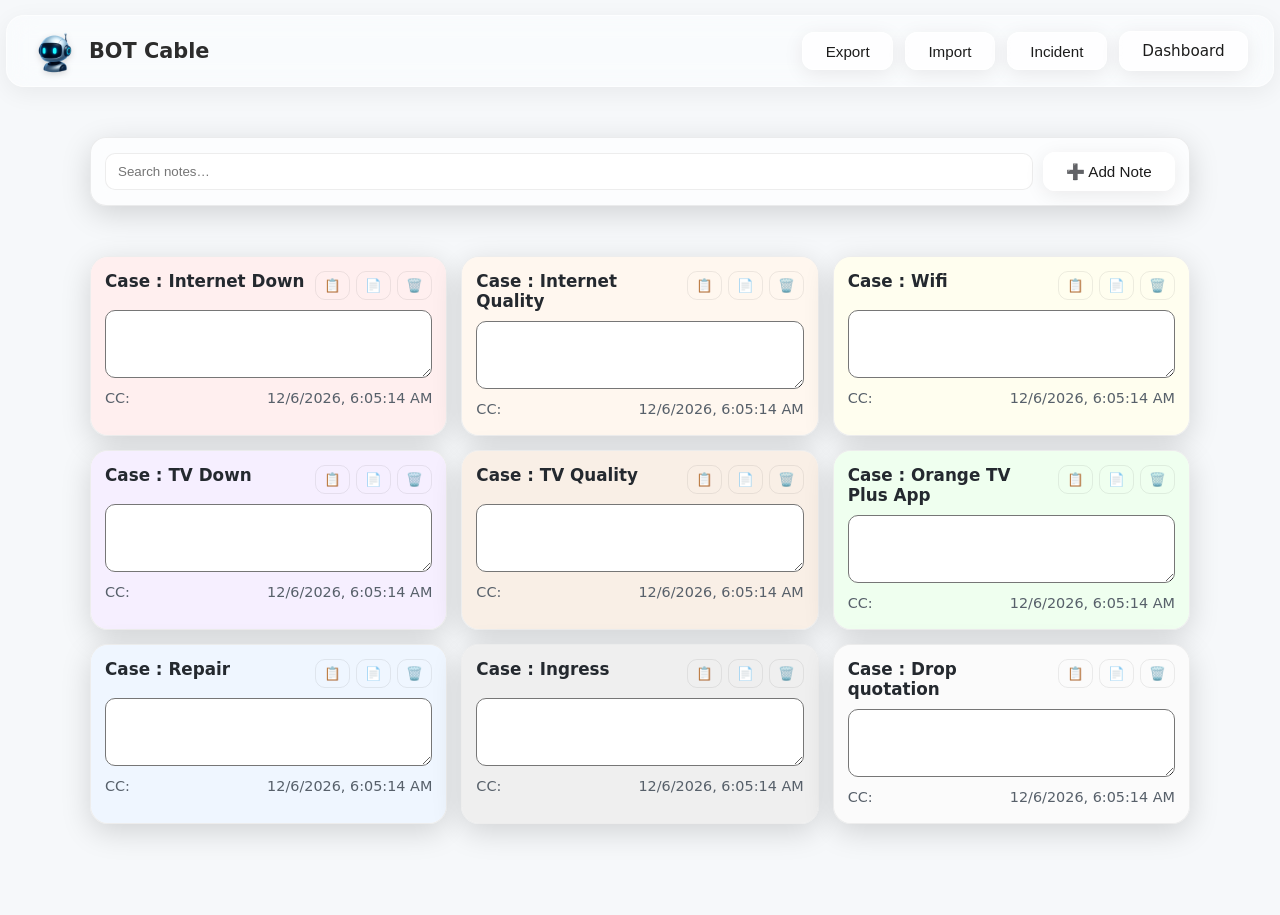
==== commit f7c22b4a: "My notes -> BOT Cable" ====
--- a/index.html
+++ b/index.html
@@ -13,7 +13,7 @@
   <nav class="navbar glass-nav">
   <div class="nav-left">
     <img src="./images/logo.png" alt="Logo" class="nav-logo" />
-    <span class="nav-title">My Notes</span>
+    <span class="nav-title">BOT Cable</span>
   </div>
 
   <div class="nav-right">
@@ -61,3 +61,4 @@
 </body>
 
 </html>
+
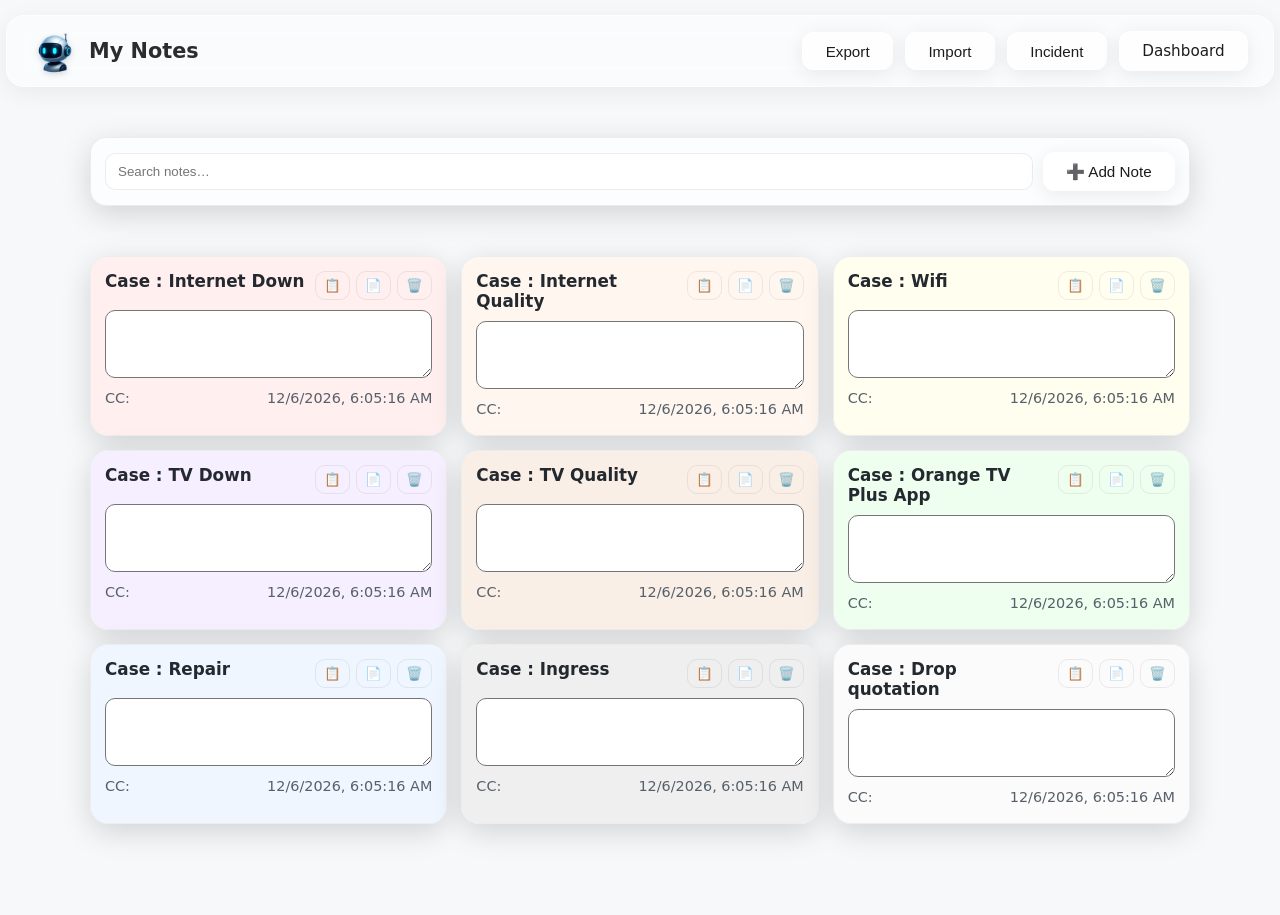
==== commit ccb60764: "Add files via upload" ====
--- a/index.html
+++ b/index.html
@@ -13,21 +13,18 @@
   <nav class="navbar glass-nav">
   <div class="nav-left">
     <img src="./images/logo.png" alt="Logo" class="nav-logo" />
-    <span class="nav-title">BOT Cable</span>
+    <span class="nav-title">My Notes</span>
   </div>
-
   <div class="nav-right">
     <button id="exportBtn" class="glass-button">Export</button>
     <button id="importBtn" class="glass-button">Import</button>
     <a href="incident.html"><button class="glass-button">Incident</button></a>
     <input type="file" id="importFile" accept="application/json" hidden />
-
     <a href="dashboard.html" class="glass-link">
       Dashboard
     </a>
   </div>
 </nav>
-
 
   <div class="wrap">
     <header>
@@ -61,4 +58,3 @@
 </body>
 
 </html>
-
--- a/style.css
+++ b/style.css
@@ -298,3 +298,23 @@
 
 /* Small helpers */
 .muted { color: var(--muted); }
+
+/* New note pop-in */
+@keyframes notePop {
+  0% { transform: translateY(-6px) scale(.98); opacity: 0; }
+  100% { transform: translateY(0) scale(1); opacity: 1; }
+}
+.card.is-new {
+  animation: notePop 240ms cubic-bezier(.2,.9,.2,1);
+}
+
+/* Warning pulse when content contains "$" */
+@keyframes warnPulse {
+  0%   { box-shadow: 0 0 0 0 rgba(255, 165, 0, 0.0); }
+  50%  { box-shadow: 0 0 0 4px rgba(255, 165, 0, 0.45); }
+  100% { box-shadow: 0 0 0 0 rgba(255, 165, 0, 0.0); }
+}
+.card.has-dollar {
+  animation: warnPulse 1100ms ease-in-out infinite;
+}
+
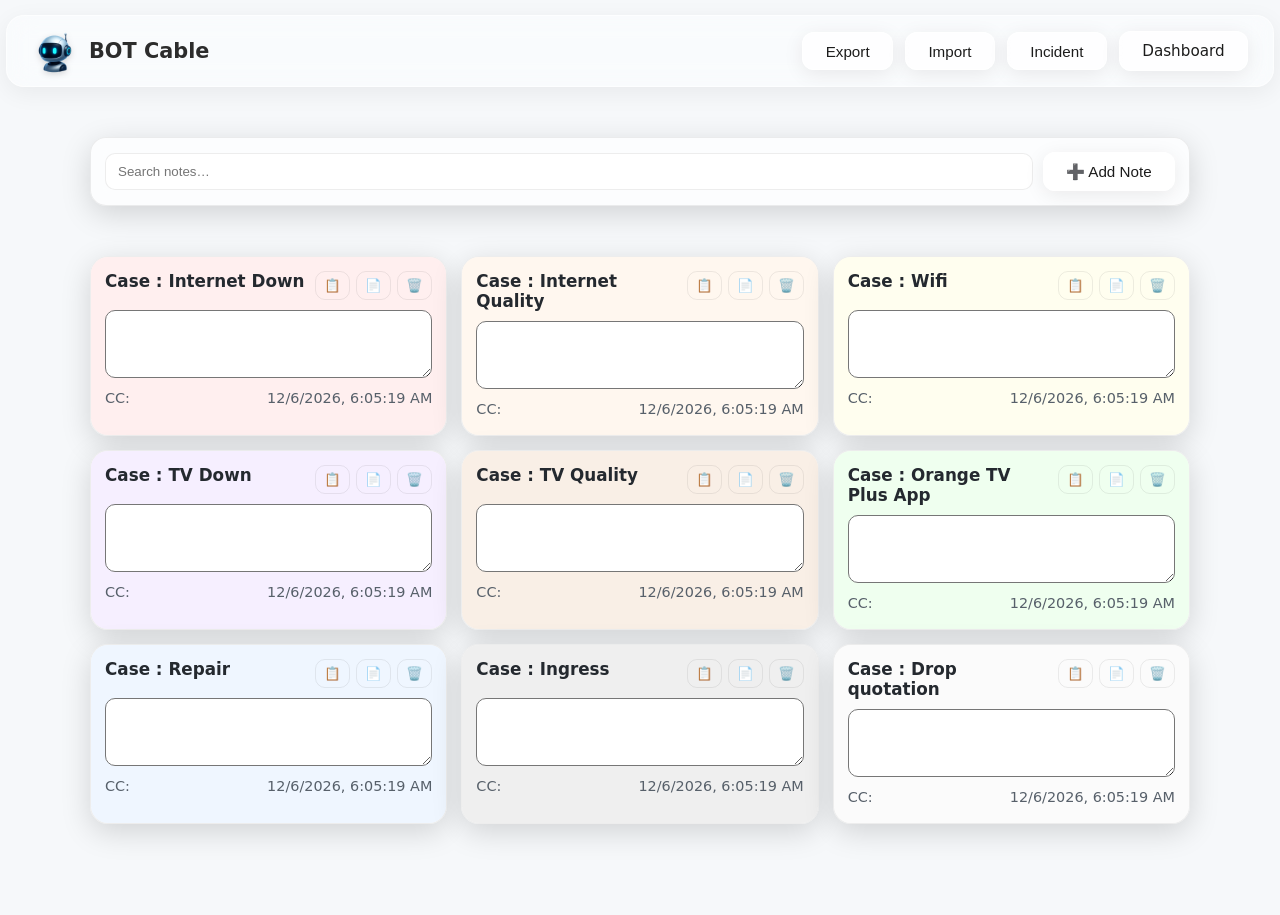
==== commit 3d4e76b7: "Update index.html" ====
--- a/index.html
+++ b/index.html
@@ -13,7 +13,7 @@
   <nav class="navbar glass-nav">
   <div class="nav-left">
     <img src="./images/logo.png" alt="Logo" class="nav-logo" />
-    <span class="nav-title">My Notes</span>
+    <span class="nav-title">BOT Cable</span>
   </div>
   <div class="nav-right">
     <button id="exportBtn" class="glass-button">Export</button>
@@ -58,3 +58,4 @@
 </body>
 
 </html>
+
